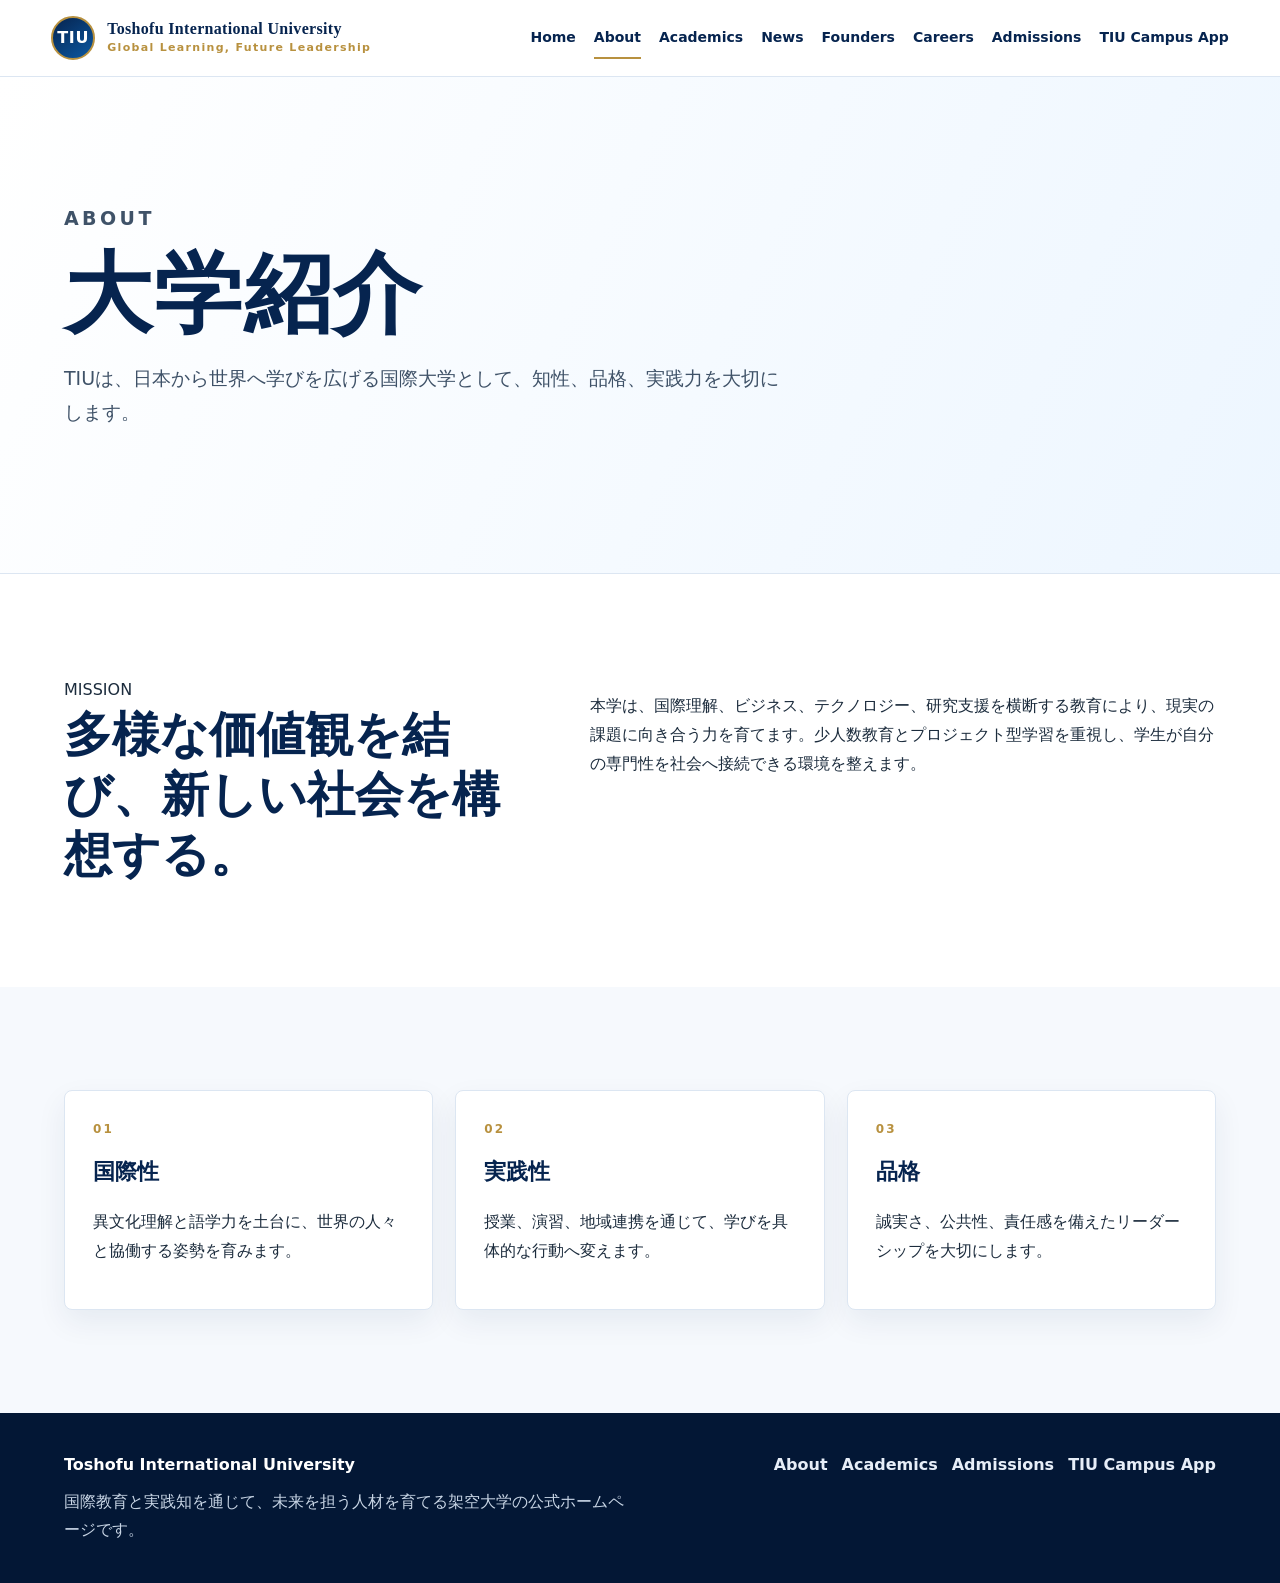
==== about.html @ 6778e16e "a" ====
<!DOCTYPE html>
<html lang="ja">
<head>
  <meta charset="UTF-8">
  <meta name="viewport" content="width=device-width, initial-scale=1.0">
  <title>About | Toshofu International University</title>
  <link rel="stylesheet" href="assets/css/styles.css">
</head>
<body>
  <header class="site-header">
    <a class="brand" href="index.html"><span class="brand-mark">TIU</span><span><strong>Toshofu International University</strong><small>Global Learning, Future Leadership</small></span></a>
    <button class="menu-toggle" type="button" aria-expanded="false" aria-controls="siteNav"><span></span><span></span><span></span></button>
    <nav class="site-nav" id="siteNav"><a href="index.html">Home</a><a class="active" href="about.html">About</a><a href="academics.html">Academics</a><a href="news.html">News</a><a href="founders.html">Founders</a><a href="careers.html">Careers</a><a href="admissions.html">Admissions</a><a href="campus-app.html">TIU Campus App</a></nav>
  </header>
  <main>
    <section class="page-hero"><div class="container reveal"><p class="eyebrow">ABOUT</p><h1>大学紹介</h1><p>TIUは、日本から世界へ学びを広げる国際大学として、知性、品格、実践力を大切にします。</p></div></section>
    <section class="section"><div class="container split"><div class="section-heading reveal"><span>MISSION</span><h2>多様な価値観を結び、新しい社会を構想する。</h2></div><div class="reveal"><p>本学は、国際理解、ビジネス、テクノロジー、研究支援を横断する教育により、現実の課題に向き合う力を育てます。少人数教育とプロジェクト型学習を重視し、学生が自分の専門性を社会へ接続できる環境を整えます。</p></div></div></section>
    <section class="section soft"><div class="container card-grid three"><article class="card reveal"><p class="card-kicker">01</p><h3>国際性</h3><p>異文化理解と語学力を土台に、世界の人々と協働する姿勢を育みます。</p></article><article class="card reveal"><p class="card-kicker">02</p><h3>実践性</h3><p>授業、演習、地域連携を通じて、学びを具体的な行動へ変えます。</p></article><article class="card reveal"><p class="card-kicker">03</p><h3>品格</h3><p>誠実さ、公共性、責任感を備えたリーダーシップを大切にします。</p></article></div></section>
  </main>
  <footer class="site-footer"><div><strong>Toshofu International University</strong><p>国際教育と実践知を通じて、未来を担う人材を育てる架空大学の公式ホームページです。</p></div><nav><a href="about.html">About</a><a href="academics.html">Academics</a><a href="admissions.html">Admissions</a><a href="campus-app.html">TIU Campus App</a></nav></footer>
  <script src="assets/js/main.js"></script>
</body>
</html>
---- assets/css/styles.css ----
:root {
  --navy: #06244f;
  --blue: #0b58a2;
  --sky: #eef6ff;
  --gold: #b8913f;
  --gold-soft: #f6ecd6;
  --ink: #1c2c3d;
  --muted: #68788b;
  --line: #dce6f2;
  --white: #ffffff;
  --soft: #f6f9fd;
  --shadow: 0 18px 46px rgba(6, 36, 79, .12);
}

* { box-sizing: border-box; }
html { scroll-behavior: smooth; }
body {
  margin: 0;
  color: var(--ink);
  background: var(--white);
  font-family: "Yu Gothic", "Hiragino Sans", "Noto Sans JP", system-ui, sans-serif;
  line-height: 1.8;
}
a { color: inherit; }

.site-header {
  position: sticky;
  top: 0;
  z-index: 20;
  display: flex;
  align-items: center;
  justify-content: space-between;
  gap: 22px;
  padding: 16px clamp(18px, 4vw, 54px);
  background: rgba(255, 255, 255, .94);
  border-bottom: 1px solid var(--line);
  backdrop-filter: blur(14px);
}

.brand {
  display: flex;
  align-items: center;
  gap: 12px;
  color: var(--navy);
  text-decoration: none;
  min-width: 0;
}
.brand-mark {
  width: 44px;
  height: 44px;
  border-radius: 50%;
  display: grid;
  place-items: center;
  flex: 0 0 auto;
  color: var(--white);
  background: linear-gradient(145deg, var(--navy), var(--blue));
  border: 2px solid var(--gold);
  font-weight: 900;
  letter-spacing: .04em;
}
.brand strong {
  display: block;
  font-family: Georgia, "Times New Roman", serif;
  line-height: 1.2;
  letter-spacing: .02em;
}
.brand small {
  display: block;
  color: var(--gold);
  font-size: 11px;
  font-weight: 800;
  letter-spacing: .12em;
}

.site-nav {
  display: flex;
  align-items: center;
  gap: 18px;
}
.site-nav a {
  color: var(--navy);
  text-decoration: none;
  font-size: 14px;
  font-weight: 800;
  position: relative;
  white-space: nowrap;
}
.site-nav a::after {
  content: "";
  position: absolute;
  left: 0;
  bottom: -8px;
  width: 0;
  height: 2px;
  background: var(--gold);
  transition: width .2s ease;
}
.site-nav a:hover::after,
.site-nav a.active::after { width: 100%; }

.menu-toggle {
  display: none;
  width: 44px;
  height: 44px;
  border: 1px solid var(--line);
  border-radius: 8px;
  background: var(--white);
  cursor: pointer;
}
.menu-toggle span {
  display: block;
  width: 20px;
  height: 2px;
  margin: 5px auto;
  background: var(--navy);
}

.hero {
  min-height: calc(100vh - 78px);
  display: grid;
  grid-template-columns: minmax(0, 1.05fr) minmax(320px, .95fr);
  align-items: center;
  gap: 44px;
  padding: clamp(58px, 8vw, 108px) clamp(20px, 5vw, 70px);
  background: linear-gradient(115deg, #fff 0%, #f5f9ff 48%, #eaf3ff 100%);
  overflow: hidden;
}
.hero h1,
.page-hero h1 {
  margin: 0;
  color: var(--navy);
  font-family: Georgia, "Times New Roman", "Yu Mincho", serif;
  font-size: clamp(42px, 7vw, 88px);
  line-height: 1.08;
  letter-spacing: .02em;
}
.hero-lead,
.page-hero p {
  max-width: 720px;
  color: #3f5268;
  font-size: clamp(16px, 2vw, 19px);
}
.eyebrow,
.card-kicker {
  margin: 0 0 12px;
  color: var(--gold);
  font-size: 12px;
  font-weight: 900;
  letter-spacing: .18em;
  text-transform: uppercase;
}
.hero-actions {
  display: flex;
  gap: 14px;
  flex-wrap: wrap;
  margin-top: 30px;
}
.btn {
  display: inline-flex;
  align-items: center;
  justify-content: center;
  min-height: 46px;
  padding: 11px 22px;
  border-radius: 8px;
  text-decoration: none;
  font-weight: 900;
  transition: transform .2s ease, box-shadow .2s ease, background .2s ease;
}
.btn:hover {
  transform: translateY(-3px);
  box-shadow: var(--shadow);
}
.btn.primary { background: var(--navy); color: var(--white); }
.btn.secondary { background: var(--white); color: var(--navy); border: 1px solid var(--navy); }
.btn.gold { background: var(--gold); color: var(--white); }
.btn.light { background: var(--white); color: var(--navy); }

.hero-visual {
  min-height: 480px;
  border-radius: 8px;
  padding: 26px;
  display: flex;
  align-items: flex-end;
  background:
    linear-gradient(rgba(6, 36, 79, .08), rgba(6, 36, 79, .2)),
    linear-gradient(135deg, #dcecff 0%, #ffffff 43%, #d5e4f6 44%, #edf5ff 68%, #c9d9ec 69%);
  box-shadow: var(--shadow);
  border: 1px solid var(--line);
}
.visual-card {
  width: 100%;
  padding: 24px;
  border-radius: 8px;
  color: var(--white);
  background: rgba(6, 36, 79, .84);
}
.visual-card span,
.visual-card strong { display: block; }
.visual-card strong {
  margin-top: 6px;
  font-size: 24px;
  font-family: Georgia, "Times New Roman", serif;
}

.section { padding: clamp(66px, 8vw, 104px) clamp(20px, 5vw, 70px); }
.soft { background: var(--soft); }
.deep {
  color: var(--white);
  background: linear-gradient(135deg, #031735, var(--navy) 54%, var(--blue));
}
.deep h2,
.deep .eyebrow { color: var(--white); }
.container {
  width: min(1160px, 100%);
  margin: 0 auto;
}
.split {
  display: grid;
  grid-template-columns: minmax(0, .85fr) minmax(0, 1.15fr);
  gap: clamp(28px, 5vw, 68px);
  align-items: start;
}
.section-heading h2 {
  margin: 0;
  color: var(--navy);
  font-family: Georgia, "Times New Roman", "Yu Mincho", serif;
  font-size: clamp(30px, 4vw, 48px);
  line-height: 1.25;
}
.deep .section-heading h2,
.deep h2 { color: var(--white); }
.center { text-align: center; }
.center-action {
  margin-top: 34px;
  text-align: center;
}
.text-link {
  display: inline-block;
  margin-top: 14px;
  color: var(--blue);
  font-weight: 900;
}

.card-grid {
  display: grid;
  gap: 22px;
}
.card-grid.three { grid-template-columns: repeat(3, 1fr); }
.card-grid.four { grid-template-columns: repeat(4, 1fr); }
.card,
.profile-card,
.feature,
.news-item,
.table-wrap {
  background: var(--white);
  border: 1px solid var(--line);
  border-radius: 8px;
  box-shadow: 0 12px 30px rgba(6, 36, 79, .07);
  transition: transform .22s ease, box-shadow .22s ease;
}
.card,
.profile-card { padding: 28px; }
.card:hover,
.profile-card:hover,
.feature:hover,
.news-item:hover {
  transform: translateY(-5px);
  box-shadow: var(--shadow);
}
.card h3,
.profile-card h3 {
  margin: 0 0 10px;
  color: var(--navy);
  font-size: 22px;
}

.news-list {
  display: grid;
  gap: 14px;
}
.news-item {
  display: grid;
  grid-template-columns: 120px 110px 1fr;
  gap: 18px;
  align-items: center;
  padding: 18px 22px;
  text-decoration: none;
}
.news-item time {
  color: var(--navy);
  font-weight: 900;
}
.news-item span,
.role {
  display: inline-flex;
  width: fit-content;
  padding: 4px 11px;
  border-radius: 999px;
  color: #735215;
  background: var(--gold-soft);
  font-size: 12px;
  font-weight: 900;
}
.news-item strong { color: var(--ink); }

.cta-grid {
  display: grid;
  grid-template-columns: 1fr 1fr;
  gap: 28px;
}
.page-hero {
  padding: clamp(70px, 10vw, 124px) clamp(20px, 5vw, 70px);
  background: linear-gradient(115deg, #fff, #edf6ff);
  border-bottom: 1px solid var(--line);
}
.page-hero.app-hero {
  color: var(--white);
  background: linear-gradient(135deg, #031735, var(--blue));
}
.page-hero.app-hero h1,
.page-hero.app-hero p { color: var(--white); }

.clean-list,
.number-list {
  margin: 14px 0 0;
  padding-left: 1.2em;
}
.clean-list li,
.number-list li { margin: 6px 0; }

.profile-card { text-align: center; }
.profile-card p:last-child { text-align: left; }
.avatar {
  width: 64px;
  height: 64px;
  margin: 0 auto 18px;
  display: grid;
  place-items: center;
  border-radius: 50%;
  color: var(--white);
  background: linear-gradient(145deg, var(--navy), var(--blue));
  border: 2px solid var(--gold);
  font-weight: 900;
  font-size: 22px;
}

.table-wrap {
  overflow-x: auto;
}
table {
  width: 100%;
  border-collapse: collapse;
  min-width: 720px;
}
th,
td {
  padding: 16px;
  border-bottom: 1px solid var(--line);
  text-align: left;
}
th {
  color: var(--white);
  background: var(--navy);
}

.app-panel {
  display: grid;
  place-items: center;
  min-height: 360px;
  border-radius: 8px;
  background: linear-gradient(135deg, #f8fbff, #e8f2ff);
  border: 1px solid var(--line);
}
.phone-mock {
  width: 220px;
  height: 390px;
  border-radius: 28px;
  padding: 34px 20px;
  display: grid;
  place-items: center;
  text-align: center;
  color: var(--white);
  background: linear-gradient(160deg, var(--navy), var(--blue));
  border: 7px solid #101d2d;
  box-shadow: var(--shadow);
}
.phone-mock strong {
  font-size: 30px;
  line-height: 1.1;
}
.feature-grid {
  display: grid;
  grid-template-columns: repeat(3, 1fr);
  gap: 16px;
}
.feature {
  padding: 18px 20px;
  color: var(--navy);
  font-weight: 900;
  text-align: center;
}

.site-footer {
  display: flex;
  justify-content: space-between;
  gap: 26px;
  padding: 38px clamp(20px, 5vw, 70px);
  color: var(--white);
  background: #031735;
}
.site-footer p {
  max-width: 560px;
  margin: 8px 0 0;
  color: #c8d5e5;
}
.site-footer nav {
  display: flex;
  flex-wrap: wrap;
  gap: 14px;
  align-content: flex-start;
}
.site-footer a {
  color: #e7eef8;
  text-decoration: none;
  font-weight: 800;
}

.reveal {
  opacity: 0;
  transform: translateY(18px);
  transition: opacity .7s ease, transform .7s ease;
}
.reveal.is-visible {
  opacity: 1;
  transform: translateY(0);
}

@media (max-width: 1040px) {
  .menu-toggle { display: block; }
  .site-nav {
    position: absolute;
    top: 77px;
    left: 18px;
    right: 18px;
    display: none;
    flex-direction: column;
    align-items: stretch;
    gap: 0;
    padding: 12px;
    background: var(--white);
    border: 1px solid var(--line);
    border-radius: 8px;
    box-shadow: var(--shadow);
  }
  .site-nav.open { display: flex; }
  .site-nav a { padding: 11px 12px; }
  .site-nav a::after { display: none; }
  .hero,
  .split,
  .cta-grid { grid-template-columns: 1fr; }
  .hero-visual { min-height: 340px; }
  .card-grid.four { grid-template-columns: repeat(2, 1fr); }
}

@media (max-width: 720px) {
  .brand strong { font-size: 13px; }
  .brand small { display: none; }
  .hero { padding-top: 48px; }
  .card-grid.three,
  .card-grid.four,
  .feature-grid { grid-template-columns: 1fr; }
  .news-item {
    grid-template-columns: 1fr;
    gap: 8px;
  }
  .site-footer { flex-direction: column; }
}
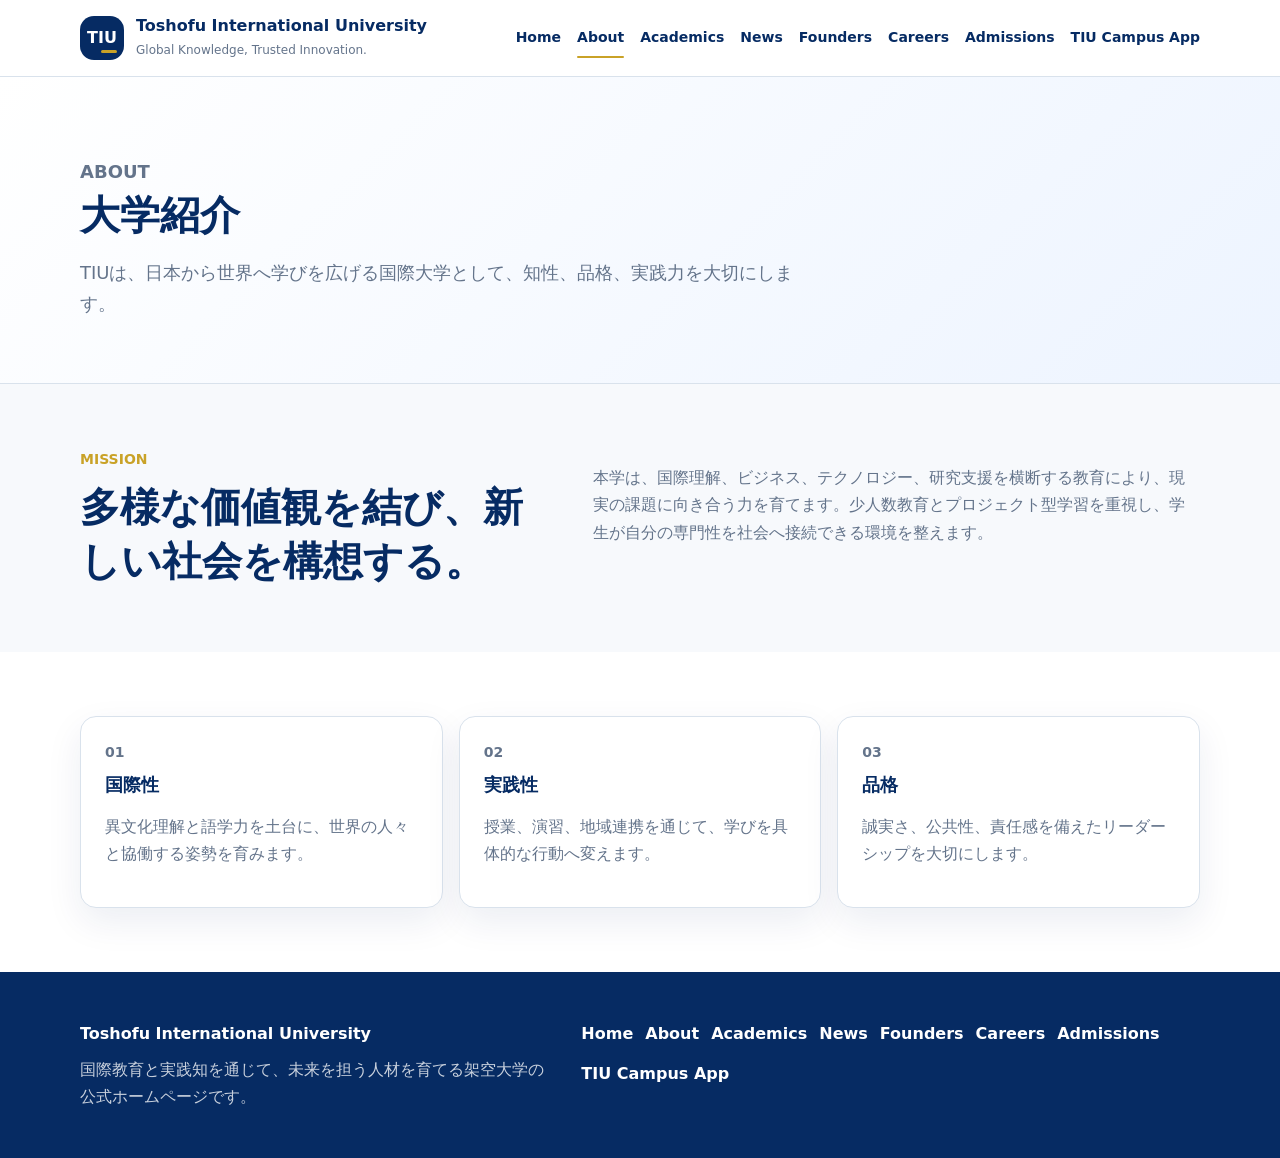
==== commit b633a38d: "e" ====
--- a/about.html
+++ b/about.html
@@ -8,7 +8,7 @@
 </head>
 <body>
   <header class="site-header">
-    <a class="brand" href="index.html"><span class="brand-mark">TIU</span><span><strong>Toshofu International University</strong><small>Global Learning, Future Leadership</small></span></a>
+    <a class="brand" href="index.html"><span class="brand-mark">TIU</span><span><strong>Toshofu International University</strong><small>Global Knowledge, Trusted Innovation.</small></span></a>
     <button class="menu-toggle" type="button" aria-expanded="false" aria-controls="siteNav"><span></span><span></span><span></span></button>
     <nav class="site-nav" id="siteNav"><a href="index.html">Home</a><a class="active" href="about.html">About</a><a href="academics.html">Academics</a><a href="news.html">News</a><a href="founders.html">Founders</a><a href="careers.html">Careers</a><a href="admissions.html">Admissions</a><a href="campus-app.html">TIU Campus App</a></nav>
   </header>
@@ -17,7 +17,7 @@
     <section class="section"><div class="container split"><div class="section-heading reveal"><span>MISSION</span><h2>多様な価値観を結び、新しい社会を構想する。</h2></div><div class="reveal"><p>本学は、国際理解、ビジネス、テクノロジー、研究支援を横断する教育により、現実の課題に向き合う力を育てます。少人数教育とプロジェクト型学習を重視し、学生が自分の専門性を社会へ接続できる環境を整えます。</p></div></div></section>
     <section class="section soft"><div class="container card-grid three"><article class="card reveal"><p class="card-kicker">01</p><h3>国際性</h3><p>異文化理解と語学力を土台に、世界の人々と協働する姿勢を育みます。</p></article><article class="card reveal"><p class="card-kicker">02</p><h3>実践性</h3><p>授業、演習、地域連携を通じて、学びを具体的な行動へ変えます。</p></article><article class="card reveal"><p class="card-kicker">03</p><h3>品格</h3><p>誠実さ、公共性、責任感を備えたリーダーシップを大切にします。</p></article></div></section>
   </main>
-  <footer class="site-footer"><div><strong>Toshofu International University</strong><p>国際教育と実践知を通じて、未来を担う人材を育てる架空大学の公式ホームページです。</p></div><nav><a href="about.html">About</a><a href="academics.html">Academics</a><a href="admissions.html">Admissions</a><a href="campus-app.html">TIU Campus App</a></nav></footer>
+  <footer class="site-footer"><div><strong>Toshofu International University</strong><p>国際教育と実践知を通じて、未来を担う人材を育てる架空大学の公式ホームページです。</p></div><nav><a href="index.html">Home</a><a href="about.html">About</a><a href="academics.html">Academics</a><a href="news.html">News</a><a href="founders.html">Founders</a><a href="careers.html">Careers</a><a href="admissions.html">Admissions</a><a href="campus-app.html">TIU Campus App</a></nav></footer>
   <script src="assets/js/main.js"></script>
 </body>
 </html>
--- a/assets/css/styles.css
+++ b/assets/css/styles.css
@@ -1,27 +1,108 @@
 :root {
-  --navy: #06244f;
-  --blue: #0b58a2;
-  --sky: #eef6ff;
-  --gold: #b8913f;
-  --gold-soft: #f6ecd6;
-  --ink: #1c2c3d;
-  --muted: #68788b;
-  --line: #dce6f2;
-  --white: #ffffff;
-  --soft: #f6f9fd;
-  --shadow: 0 18px 46px rgba(6, 36, 79, .12);
+  color-scheme: light;
+
+  --tiu-color-primary-blue: #0a3d91;
+  --tiu-color-deep-navy: #062b63;
+  --tiu-color-accent-gold: #c9a227;
+  --tiu-color-white: #ffffff;
+  --tiu-color-background: #f7f9fc;
+  --tiu-color-text: #1f2937;
+  --tiu-color-border: #d9e2ec;
+  --tiu-color-success: #16a34a;
+  --tiu-color-warning: #f59e0b;
+  --tiu-color-error: #dc2626;
+  --tiu-color-muted: #64748b;
+  --tiu-color-focus: #7aa7ff;
+  --tiu-color-primary-hover: #073376;
+  --tiu-color-gold-hover: #b6901f;
+  --tiu-color-primary-soft: #edf4ff;
+  --tiu-color-primary-subtle: #f4f8ff;
+  --tiu-color-border-hover: #cbd8e6;
+  --tiu-color-hero-block: #dbeafe;
+  --tiu-color-device-frame: #101d2d;
+
+  --tiu-space-1: 4px;
+  --tiu-space-2: 8px;
+  --tiu-space-3: 12px;
+  --tiu-space-4: 16px;
+  --tiu-space-5: 24px;
+  --tiu-space-6: 32px;
+  --tiu-space-7: 48px;
+  --tiu-space-8: 64px;
+
+  --tiu-radius-sm: 4px;
+  --tiu-radius-md: 8px;
+  --tiu-radius-button: 12px;
+  --tiu-radius-card: 16px;
+  --tiu-button-height: 48px;
+  --tiu-card-padding: 24px;
+  --tiu-container-width: 1120px;
+
+  --tiu-font-family-base: "Inter", "Noto Sans JP", system-ui, -apple-system, BlinkMacSystemFont, "Segoe UI", sans-serif;
+  --tiu-font-size-xs: 0.75rem;
+  --tiu-font-size-sm: 0.875rem;
+  --tiu-font-size-md: 1rem;
+  --tiu-font-size-lg: 1.125rem;
+  --tiu-font-size-xl: 1.5rem;
+  --tiu-font-size-2xl: 2rem;
+  --tiu-font-size-3xl: 2.5rem;
+  --tiu-line-height-tight: 1.35;
+  --tiu-line-height-base: 1.7;
+  --tiu-font-weight-regular: 400;
+  --tiu-font-weight-medium: 500;
+  --tiu-font-weight-semibold: 600;
+  --tiu-font-weight-bold: 700;
+
+  --tiu-shadow-button: 0 8px 18px rgb(10 61 145 / 14%);
+  --tiu-shadow-card: 0 14px 36px rgb(6 43 99 / 8%);
+  --tiu-shadow-card-hover: 0 18px 44px rgb(6 43 99 / 12%);
+  --tiu-motion-fast: 160ms ease;
+  --tiu-motion-page: 520ms ease;
 }
 
 * { box-sizing: border-box; }
-html { scroll-behavior: smooth; }
+
+html {
+  color: var(--tiu-color-text);
+  background: var(--tiu-color-background);
+  font-family: var(--tiu-font-family-base);
+  line-height: var(--tiu-line-height-base);
+  scroll-behavior: smooth;
+  -webkit-text-size-adjust: 100%;
+}
+
 body {
   margin: 0;
-  color: var(--ink);
-  background: var(--white);
-  font-family: "Yu Gothic", "Hiragino Sans", "Noto Sans JP", system-ui, sans-serif;
-  line-height: 1.8;
-}
-a { color: inherit; }
+  background: var(--tiu-color-background);
+}
+
+a {
+  color: var(--tiu-color-primary-blue);
+  text-decoration-thickness: 1px;
+  text-underline-offset: 0.2em;
+}
+
+button,
+input,
+select,
+textarea { font: inherit; }
+
+img,
+svg {
+  max-width: 100%;
+  height: auto;
+}
+
+:focus-visible {
+  outline: 3px solid var(--tiu-color-focus);
+  outline-offset: 2px;
+}
+
+.tiu-container,
+.container {
+  width: min(100%, var(--tiu-container-width));
+  margin-inline: auto;
+}
 
 .site-header {
   position: sticky;
@@ -30,71 +111,91 @@
   display: flex;
   align-items: center;
   justify-content: space-between;
-  gap: 22px;
-  padding: 16px clamp(18px, 4vw, 54px);
-  background: rgba(255, 255, 255, .94);
-  border-bottom: 1px solid var(--line);
+  gap: var(--tiu-space-5);
+  padding: var(--tiu-space-4) max(var(--tiu-space-5), calc((100vw - var(--tiu-container-width)) / 2));
+  background: rgb(255 255 255 / 94%);
+  border-bottom: 1px solid var(--tiu-color-border);
   backdrop-filter: blur(14px);
 }
 
 .brand {
   display: flex;
   align-items: center;
-  gap: 12px;
-  color: var(--navy);
+  gap: var(--tiu-space-3);
+  min-width: 0;
+  color: var(--tiu-color-deep-navy);
   text-decoration: none;
-  min-width: 0;
-}
+}
+
 .brand-mark {
+  position: relative;
+  display: grid;
   width: 44px;
   height: 44px;
-  border-radius: 50%;
-  display: grid;
+  flex: 0 0 auto;
   place-items: center;
-  flex: 0 0 auto;
-  color: var(--white);
-  background: linear-gradient(145deg, var(--navy), var(--blue));
-  border: 2px solid var(--gold);
-  font-weight: 900;
-  letter-spacing: .04em;
-}
+  border-radius: 14px;
+  background: var(--tiu-color-deep-navy);
+  color: var(--tiu-color-white);
+  font-weight: var(--tiu-font-weight-bold);
+  line-height: 1;
+}
+
+.brand-mark::after {
+  position: absolute;
+  right: 7px;
+  bottom: 7px;
+  width: 16px;
+  height: 3px;
+  border-radius: 999px;
+  background: var(--tiu-color-accent-gold);
+  content: "";
+}
+
 .brand strong {
   display: block;
-  font-family: Georgia, "Times New Roman", serif;
-  line-height: 1.2;
-  letter-spacing: .02em;
-}
+  color: var(--tiu-color-deep-navy);
+  font-size: var(--tiu-font-size-md);
+  font-weight: var(--tiu-font-weight-bold);
+  line-height: 1.25;
+}
+
 .brand small {
   display: block;
-  color: var(--gold);
-  font-size: 11px;
-  font-weight: 800;
-  letter-spacing: .12em;
+  margin-top: var(--tiu-space-1);
+  color: var(--tiu-color-muted);
+  font-size: var(--tiu-font-size-xs);
+  font-weight: var(--tiu-font-weight-medium);
+  letter-spacing: 0;
 }
 
 .site-nav {
   display: flex;
   align-items: center;
-  gap: 18px;
-}
+  gap: var(--tiu-space-4);
+}
+
 .site-nav a {
-  color: var(--navy);
+  position: relative;
+  color: var(--tiu-color-deep-navy);
+  font-size: var(--tiu-font-size-sm);
+  font-weight: var(--tiu-font-weight-semibold);
   text-decoration: none;
-  font-size: 14px;
-  font-weight: 800;
-  position: relative;
   white-space: nowrap;
 }
+
 .site-nav a::after {
-  content: "";
   position: absolute;
   left: 0;
   bottom: -8px;
   width: 0;
   height: 2px;
-  background: var(--gold);
-  transition: width .2s ease;
-}
+  border-radius: 999px;
+  background: var(--tiu-color-accent-gold);
+  content: "";
+  transition: width var(--tiu-motion-fast);
+}
+
 .site-nav a:hover::after,
 .site-nav a.active::after { width: 100%; }
 
@@ -102,334 +203,447 @@
   display: none;
   width: 44px;
   height: 44px;
-  border: 1px solid var(--line);
-  border-radius: 8px;
-  background: var(--white);
+  border: 1px solid var(--tiu-color-border);
+  border-radius: var(--tiu-radius-button);
+  background: var(--tiu-color-white);
   cursor: pointer;
 }
+
 .menu-toggle span {
   display: block;
   width: 20px;
   height: 2px;
   margin: 5px auto;
-  background: var(--navy);
+  border-radius: 999px;
+  background: var(--tiu-color-deep-navy);
 }
 
 .hero {
-  min-height: calc(100vh - 78px);
-  display: grid;
+  display: grid;
+  min-height: calc(100vh - 77px);
   grid-template-columns: minmax(0, 1.05fr) minmax(320px, .95fr);
   align-items: center;
-  gap: 44px;
-  padding: clamp(58px, 8vw, 108px) clamp(20px, 5vw, 70px);
-  background: linear-gradient(115deg, #fff 0%, #f5f9ff 48%, #eaf3ff 100%);
+  gap: var(--tiu-space-8);
+  padding: var(--tiu-space-8) max(var(--tiu-space-5), calc((100vw - var(--tiu-container-width)) / 2));
   overflow: hidden;
-}
+  background: linear-gradient(135deg, var(--tiu-color-white) 0%, var(--tiu-color-background) 52%, var(--tiu-color-primary-soft) 100%);
+}
+
 .hero h1,
 .page-hero h1 {
+  max-width: 760px;
   margin: 0;
-  color: var(--navy);
-  font-family: Georgia, "Times New Roman", "Yu Mincho", serif;
-  font-size: clamp(42px, 7vw, 88px);
-  line-height: 1.08;
-  letter-spacing: .02em;
-}
+  color: var(--tiu-color-deep-navy);
+  font-size: clamp(var(--tiu-font-size-2xl), 5vw, var(--tiu-font-size-3xl));
+  font-weight: var(--tiu-font-weight-bold);
+  line-height: var(--tiu-line-height-tight);
+  letter-spacing: 0;
+}
+
 .hero-lead,
 .page-hero p {
   max-width: 720px;
-  color: #3f5268;
-  font-size: clamp(16px, 2vw, 19px);
-}
+  margin: var(--tiu-space-4) 0 0;
+  color: var(--tiu-color-muted);
+  font-size: var(--tiu-font-size-lg);
+}
+
 .eyebrow,
-.card-kicker {
-  margin: 0 0 12px;
-  color: var(--gold);
-  font-size: 12px;
-  font-weight: 900;
-  letter-spacing: .18em;
-  text-transform: uppercase;
-}
+.card-kicker,
+.tiu-eyebrow,
+.section-heading span {
+  display: block;
+  margin: 0 0 var(--tiu-space-2);
+  color: var(--tiu-color-accent-gold);
+  font-size: var(--tiu-font-size-sm);
+  font-weight: var(--tiu-font-weight-bold);
+  letter-spacing: 0;
+}
+
 .hero-actions {
   display: flex;
-  gap: 14px;
   flex-wrap: wrap;
-  margin-top: 30px;
-}
-.btn {
+  gap: var(--tiu-space-3);
+  margin-top: var(--tiu-space-6);
+}
+
+.btn,
+.tiu-button {
   display: inline-flex;
+  min-height: var(--tiu-button-height);
   align-items: center;
   justify-content: center;
-  min-height: 46px;
-  padding: 11px 22px;
-  border-radius: 8px;
+  gap: var(--tiu-space-2);
+  border: 1px solid transparent;
+  border-radius: var(--tiu-radius-button);
+  padding: 0 var(--tiu-space-5);
+  font-weight: var(--tiu-font-weight-semibold);
+  line-height: 1;
   text-decoration: none;
-  font-weight: 900;
-  transition: transform .2s ease, box-shadow .2s ease, background .2s ease;
-}
-.btn:hover {
-  transform: translateY(-3px);
-  box-shadow: var(--shadow);
-}
-.btn.primary { background: var(--navy); color: var(--white); }
-.btn.secondary { background: var(--white); color: var(--navy); border: 1px solid var(--navy); }
-.btn.gold { background: var(--gold); color: var(--white); }
-.btn.light { background: var(--white); color: var(--navy); }
+  cursor: pointer;
+  transition: transform var(--tiu-motion-fast), box-shadow var(--tiu-motion-fast), background-color var(--tiu-motion-fast), border-color var(--tiu-motion-fast);
+}
+
+.btn:hover,
+.tiu-button:hover {
+  transform: translateY(-2px);
+}
+
+.btn.primary,
+.tiu-button--primary {
+  background: var(--tiu-color-primary-blue);
+  color: var(--tiu-color-white);
+  box-shadow: var(--tiu-shadow-button);
+}
+
+.btn.primary:hover,
+.tiu-button--primary:hover {
+  background: var(--tiu-color-primary-hover);
+  box-shadow: 0 12px 24px rgb(10 61 145 / 18%);
+}
+
+.btn.secondary,
+.tiu-button--secondary {
+  border-color: var(--tiu-color-primary-blue);
+  background: var(--tiu-color-white);
+  color: var(--tiu-color-primary-blue);
+}
+
+.btn.secondary:hover,
+.tiu-button--secondary:hover { background: var(--tiu-color-primary-subtle); }
+
+.btn.gold,
+.tiu-button--accent {
+  background: var(--tiu-color-accent-gold);
+  color: var(--tiu-color-deep-navy);
+  box-shadow: 0 8px 18px rgb(201 162 39 / 18%);
+}
+
+.btn.gold:hover,
+.tiu-button--accent:hover { background: var(--tiu-color-gold-hover); }
+
+.btn.light {
+  background: var(--tiu-color-white);
+  color: var(--tiu-color-primary-blue);
+}
 
 .hero-visual {
-  min-height: 480px;
-  border-radius: 8px;
-  padding: 26px;
   display: flex;
+  min-height: 460px;
   align-items: flex-end;
+  padding: var(--tiu-space-5);
+  border: 1px solid var(--tiu-color-border);
+  border-radius: var(--tiu-radius-card);
   background:
-    linear-gradient(rgba(6, 36, 79, .08), rgba(6, 36, 79, .2)),
-    linear-gradient(135deg, #dcecff 0%, #ffffff 43%, #d5e4f6 44%, #edf5ff 68%, #c9d9ec 69%);
-  box-shadow: var(--shadow);
-  border: 1px solid var(--line);
-}
+    linear-gradient(rgb(6 43 99 / 6%), rgb(6 43 99 / 24%)),
+    linear-gradient(135deg, var(--tiu-color-hero-block) 0%, var(--tiu-color-white) 42%, var(--tiu-color-border) 43%, var(--tiu-color-background) 68%, var(--tiu-color-border-hover) 69%);
+  box-shadow: var(--tiu-shadow-card);
+}
+
 .visual-card {
   width: 100%;
-  padding: 24px;
-  border-radius: 8px;
-  color: var(--white);
-  background: rgba(6, 36, 79, .84);
-}
+  padding: var(--tiu-card-padding);
+  border-radius: var(--tiu-radius-card);
+  background: rgb(6 43 99 / 90%);
+  color: var(--tiu-color-white);
+}
+
 .visual-card span,
 .visual-card strong { display: block; }
+
 .visual-card strong {
-  margin-top: 6px;
-  font-size: 24px;
-  font-family: Georgia, "Times New Roman", serif;
-}
-
-.section { padding: clamp(66px, 8vw, 104px) clamp(20px, 5vw, 70px); }
-.soft { background: var(--soft); }
+  margin-top: var(--tiu-space-2);
+  font-size: var(--tiu-font-size-xl);
+  line-height: var(--tiu-line-height-tight);
+}
+
+.section {
+  padding: var(--tiu-space-8) max(var(--tiu-space-5), calc((100vw - var(--tiu-container-width)) / 2));
+}
+
+.tiu-section {
+  padding-block: var(--tiu-space-7);
+}
+
+.soft { background: var(--tiu-color-white); }
+
 .deep {
-  color: var(--white);
-  background: linear-gradient(135deg, #031735, var(--navy) 54%, var(--blue));
-}
+  color: var(--tiu-color-white);
+  background: linear-gradient(135deg, var(--tiu-color-deep-navy), var(--tiu-color-primary-blue));
+}
+
+.split {
+  display: grid;
+  grid-template-columns: minmax(0, .85fr) minmax(0, 1.15fr);
+  gap: var(--tiu-space-8);
+  align-items: start;
+}
+
+.section-heading h2,
 .deep h2,
-.deep .eyebrow { color: var(--white); }
-.container {
-  width: min(1160px, 100%);
-  margin: 0 auto;
-}
-.split {
-  display: grid;
-  grid-template-columns: minmax(0, .85fr) minmax(0, 1.15fr);
-  gap: clamp(28px, 5vw, 68px);
-  align-items: start;
-}
-.section-heading h2 {
+.tiu-heading {
   margin: 0;
-  color: var(--navy);
-  font-family: Georgia, "Times New Roman", "Yu Mincho", serif;
-  font-size: clamp(30px, 4vw, 48px);
-  line-height: 1.25;
-}
+  color: var(--tiu-color-deep-navy);
+  font-size: clamp(var(--tiu-font-size-xl), 4vw, var(--tiu-font-size-3xl));
+  font-weight: var(--tiu-font-weight-bold);
+  line-height: var(--tiu-line-height-tight);
+  letter-spacing: 0;
+}
+
 .deep .section-heading h2,
-.deep h2 { color: var(--white); }
+.deep h2 { color: var(--tiu-color-white); }
+
 .center { text-align: center; }
+
 .center-action {
-  margin-top: 34px;
+  margin-top: var(--tiu-space-6);
   text-align: center;
 }
+
 .text-link {
   display: inline-block;
-  margin-top: 14px;
-  color: var(--blue);
-  font-weight: 900;
+  margin-top: var(--tiu-space-3);
+  color: var(--tiu-color-primary-blue);
+  font-weight: var(--tiu-font-weight-semibold);
 }
 
 .card-grid {
   display: grid;
-  gap: 22px;
-}
-.card-grid.three { grid-template-columns: repeat(3, 1fr); }
-.card-grid.four { grid-template-columns: repeat(4, 1fr); }
+  gap: var(--tiu-space-4);
+}
+
+.card-grid.three { grid-template-columns: repeat(3, minmax(0, 1fr)); }
+.card-grid.four { grid-template-columns: repeat(4, minmax(0, 1fr)); }
+
 .card,
 .profile-card,
 .feature,
 .news-item,
-.table-wrap {
-  background: var(--white);
-  border: 1px solid var(--line);
-  border-radius: 8px;
-  box-shadow: 0 12px 30px rgba(6, 36, 79, .07);
-  transition: transform .22s ease, box-shadow .22s ease;
-}
+.table-wrap,
+.tiu-card {
+  border: 1px solid var(--tiu-color-border);
+  border-radius: var(--tiu-radius-card);
+  background: var(--tiu-color-white);
+  box-shadow: var(--tiu-shadow-card);
+  transition: transform var(--tiu-motion-fast), box-shadow var(--tiu-motion-fast), border-color var(--tiu-motion-fast);
+}
+
 .card,
-.profile-card { padding: 28px; }
+.profile-card { padding: var(--tiu-card-padding); }
+
 .card:hover,
 .profile-card:hover,
 .feature:hover,
-.news-item:hover {
-  transform: translateY(-5px);
-  box-shadow: var(--shadow);
-}
+.news-item:hover,
+.tiu-card:hover {
+  border-color: var(--tiu-color-border-hover);
+  box-shadow: var(--tiu-shadow-card-hover);
+  transform: translateY(-3px);
+}
+
 .card h3,
 .profile-card h3 {
-  margin: 0 0 10px;
-  color: var(--navy);
-  font-size: 22px;
+  margin: 0 0 var(--tiu-space-2);
+  color: var(--tiu-color-deep-navy);
+  font-size: var(--tiu-font-size-lg);
+  line-height: var(--tiu-line-height-tight);
+}
+
+.card p,
+.profile-card p,
+.split p,
+.tiu-lead {
+  color: var(--tiu-color-muted);
 }
 
 .news-list {
   display: grid;
-  gap: 14px;
-}
+  gap: var(--tiu-space-3);
+}
+
 .news-item {
   display: grid;
   grid-template-columns: 120px 110px 1fr;
-  gap: 18px;
+  gap: var(--tiu-space-4);
   align-items: center;
-  padding: 18px 22px;
+  padding: 18px var(--tiu-space-5);
   text-decoration: none;
 }
+
 .news-item time {
-  color: var(--navy);
-  font-weight: 900;
-}
+  color: var(--tiu-color-deep-navy);
+  font-weight: var(--tiu-font-weight-bold);
+}
+
 .news-item span,
 .role {
   display: inline-flex;
   width: fit-content;
-  padding: 4px 11px;
+  padding: var(--tiu-space-1) 10px;
   border-radius: 999px;
-  color: #735215;
-  background: var(--gold-soft);
-  font-size: 12px;
-  font-weight: 900;
-}
-.news-item strong { color: var(--ink); }
+  background: rgb(201 162 39 / 16%);
+  color: var(--tiu-color-deep-navy);
+  font-size: var(--tiu-font-size-xs);
+  font-weight: var(--tiu-font-weight-semibold);
+}
+
+.news-item strong { color: var(--tiu-color-text); }
 
 .cta-grid {
   display: grid;
   grid-template-columns: 1fr 1fr;
-  gap: 28px;
-}
+  gap: var(--tiu-space-5);
+}
+
 .page-hero {
-  padding: clamp(70px, 10vw, 124px) clamp(20px, 5vw, 70px);
-  background: linear-gradient(115deg, #fff, #edf6ff);
-  border-bottom: 1px solid var(--line);
-}
+  padding: var(--tiu-space-8) max(var(--tiu-space-5), calc((100vw - var(--tiu-container-width)) / 2));
+  border-bottom: 1px solid var(--tiu-color-border);
+  background: linear-gradient(135deg, var(--tiu-color-white), var(--tiu-color-primary-soft));
+}
+
 .page-hero.app-hero {
-  color: var(--white);
-  background: linear-gradient(135deg, #031735, var(--blue));
-}
+  background: linear-gradient(135deg, var(--tiu-color-deep-navy), var(--tiu-color-primary-blue));
+  color: var(--tiu-color-white);
+}
+
 .page-hero.app-hero h1,
-.page-hero.app-hero p { color: var(--white); }
+.page-hero.app-hero p { color: var(--tiu-color-white); }
 
 .clean-list,
 .number-list {
-  margin: 14px 0 0;
+  margin: var(--tiu-space-3) 0 0;
   padding-left: 1.2em;
-}
+  color: var(--tiu-color-muted);
+}
+
 .clean-list li,
-.number-list li { margin: 6px 0; }
+.number-list li { margin: var(--tiu-space-2) 0; }
 
 .profile-card { text-align: center; }
 .profile-card p:last-child { text-align: left; }
+
 .avatar {
-  width: 64px;
-  height: 64px;
-  margin: 0 auto 18px;
-  display: grid;
+  position: relative;
+  display: grid;
+  width: 56px;
+  height: 56px;
+  margin: 0 auto var(--tiu-space-4);
   place-items: center;
-  border-radius: 50%;
-  color: var(--white);
-  background: linear-gradient(145deg, var(--navy), var(--blue));
-  border: 2px solid var(--gold);
-  font-weight: 900;
-  font-size: 22px;
-}
-
-.table-wrap {
-  overflow-x: auto;
-}
+  border-radius: 14px;
+  background: var(--tiu-color-deep-navy);
+  color: var(--tiu-color-white);
+  font-size: var(--tiu-font-size-lg);
+  font-weight: var(--tiu-font-weight-bold);
+}
+
+.avatar::after {
+  position: absolute;
+  right: 8px;
+  bottom: 8px;
+  width: 18px;
+  height: 3px;
+  border-radius: 999px;
+  background: var(--tiu-color-accent-gold);
+  content: "";
+}
+
+.table-wrap { overflow-x: auto; }
+
 table {
   width: 100%;
+  min-width: 720px;
   border-collapse: collapse;
-  min-width: 720px;
-}
+}
+
 th,
 td {
-  padding: 16px;
-  border-bottom: 1px solid var(--line);
+  padding: var(--tiu-space-4);
+  border-bottom: 1px solid var(--tiu-color-border);
   text-align: left;
 }
+
 th {
-  color: var(--white);
-  background: var(--navy);
+  background: var(--tiu-color-deep-navy);
+  color: var(--tiu-color-white);
+  font-weight: var(--tiu-font-weight-semibold);
 }
 
 .app-panel {
   display: grid;
+  min-height: 360px;
   place-items: center;
-  min-height: 360px;
-  border-radius: 8px;
-  background: linear-gradient(135deg, #f8fbff, #e8f2ff);
-  border: 1px solid var(--line);
-}
+  border: 1px solid var(--tiu-color-border);
+  border-radius: var(--tiu-radius-card);
+  background: linear-gradient(135deg, var(--tiu-color-white), var(--tiu-color-primary-soft));
+  box-shadow: var(--tiu-shadow-card);
+}
+
 .phone-mock {
+  display: grid;
   width: 220px;
   height: 390px;
+  place-items: center;
+  padding: var(--tiu-space-6) var(--tiu-space-5);
+  border: 7px solid var(--tiu-color-device-frame);
   border-radius: 28px;
-  padding: 34px 20px;
-  display: grid;
-  place-items: center;
+  background: linear-gradient(160deg, var(--tiu-color-deep-navy), var(--tiu-color-primary-blue));
+  color: var(--tiu-color-white);
   text-align: center;
-  color: var(--white);
-  background: linear-gradient(160deg, var(--navy), var(--blue));
-  border: 7px solid #101d2d;
-  box-shadow: var(--shadow);
-}
+  box-shadow: var(--tiu-shadow-card-hover);
+}
+
 .phone-mock strong {
-  font-size: 30px;
-  line-height: 1.1;
-}
+  font-size: var(--tiu-font-size-2xl);
+  line-height: var(--tiu-line-height-tight);
+}
+
 .feature-grid {
   display: grid;
-  grid-template-columns: repeat(3, 1fr);
-  gap: 16px;
-}
+  grid-template-columns: repeat(3, minmax(0, 1fr));
+  gap: var(--tiu-space-4);
+}
+
 .feature {
-  padding: 18px 20px;
-  color: var(--navy);
-  font-weight: 900;
+  padding: 18px var(--tiu-space-5);
+  color: var(--tiu-color-deep-navy);
+  font-weight: var(--tiu-font-weight-semibold);
   text-align: center;
 }
 
 .site-footer {
   display: flex;
   justify-content: space-between;
-  gap: 26px;
-  padding: 38px clamp(20px, 5vw, 70px);
-  color: var(--white);
-  background: #031735;
-}
+  gap: var(--tiu-space-6);
+  padding: var(--tiu-space-7) max(var(--tiu-space-5), calc((100vw - var(--tiu-container-width)) / 2));
+  background: var(--tiu-color-deep-navy);
+  color: var(--tiu-color-white);
+}
+
 .site-footer p {
   max-width: 560px;
-  margin: 8px 0 0;
-  color: #c8d5e5;
-}
+  margin: var(--tiu-space-2) 0 0;
+  color: rgb(255 255 255 / 78%);
+}
+
 .site-footer nav {
   display: flex;
   flex-wrap: wrap;
-  gap: 14px;
+  gap: var(--tiu-space-3);
   align-content: flex-start;
 }
+
 .site-footer a {
-  color: #e7eef8;
+  color: var(--tiu-color-white);
+  font-weight: var(--tiu-font-weight-semibold);
   text-decoration: none;
-  font-weight: 800;
 }
 
 .reveal {
   opacity: 0;
-  transform: translateY(18px);
-  transition: opacity .7s ease, transform .7s ease;
-}
+  transform: translateY(16px);
+  transition: opacity var(--tiu-motion-page), transform var(--tiu-motion-page);
+}
+
 .reveal.is-visible {
   opacity: 1;
   transform: translateY(0);
@@ -437,41 +651,71 @@
 
 @media (max-width: 1040px) {
   .menu-toggle { display: block; }
+
   .site-nav {
     position: absolute;
     top: 77px;
-    left: 18px;
-    right: 18px;
+    right: var(--tiu-space-5);
+    left: var(--tiu-space-5);
     display: none;
     flex-direction: column;
     align-items: stretch;
     gap: 0;
-    padding: 12px;
-    background: var(--white);
-    border: 1px solid var(--line);
-    border-radius: 8px;
-    box-shadow: var(--shadow);
+    padding: var(--tiu-space-2);
+    border: 1px solid var(--tiu-color-border);
+    border-radius: var(--tiu-radius-card);
+    background: var(--tiu-color-white);
+    box-shadow: var(--tiu-shadow-card-hover);
   }
+
   .site-nav.open { display: flex; }
-  .site-nav a { padding: 11px 12px; }
+  .site-nav a { padding: var(--tiu-space-3) var(--tiu-space-4); }
   .site-nav a::after { display: none; }
+
   .hero,
   .split,
   .cta-grid { grid-template-columns: 1fr; }
+
   .hero-visual { min-height: 340px; }
-  .card-grid.four { grid-template-columns: repeat(2, 1fr); }
+  .card-grid.four { grid-template-columns: repeat(2, minmax(0, 1fr)); }
 }
 
 @media (max-width: 720px) {
-  .brand strong { font-size: 13px; }
+  .site-header {
+    padding-right: var(--tiu-space-4);
+    padding-left: var(--tiu-space-4);
+  }
+
+  .brand strong { font-size: var(--tiu-font-size-sm); }
   .brand small { display: none; }
-  .hero { padding-top: 48px; }
+
+  .hero,
+  .section,
+  .page-hero {
+    padding-right: var(--tiu-space-4);
+    padding-left: var(--tiu-space-4);
+  }
+
+  .hero {
+    gap: var(--tiu-space-6);
+    padding-top: var(--tiu-space-7);
+  }
+
+  .hero-actions,
+  .btn { width: 100%; }
+
   .card-grid.three,
   .card-grid.four,
   .feature-grid { grid-template-columns: 1fr; }
+
   .news-item {
     grid-template-columns: 1fr;
-    gap: 8px;
+    gap: var(--tiu-space-2);
   }
-  .site-footer { flex-direction: column; }
-}
+
+  .site-footer {
+    flex-direction: column;
+    padding-right: var(--tiu-space-4);
+    padding-left: var(--tiu-space-4);
+  }
+}
